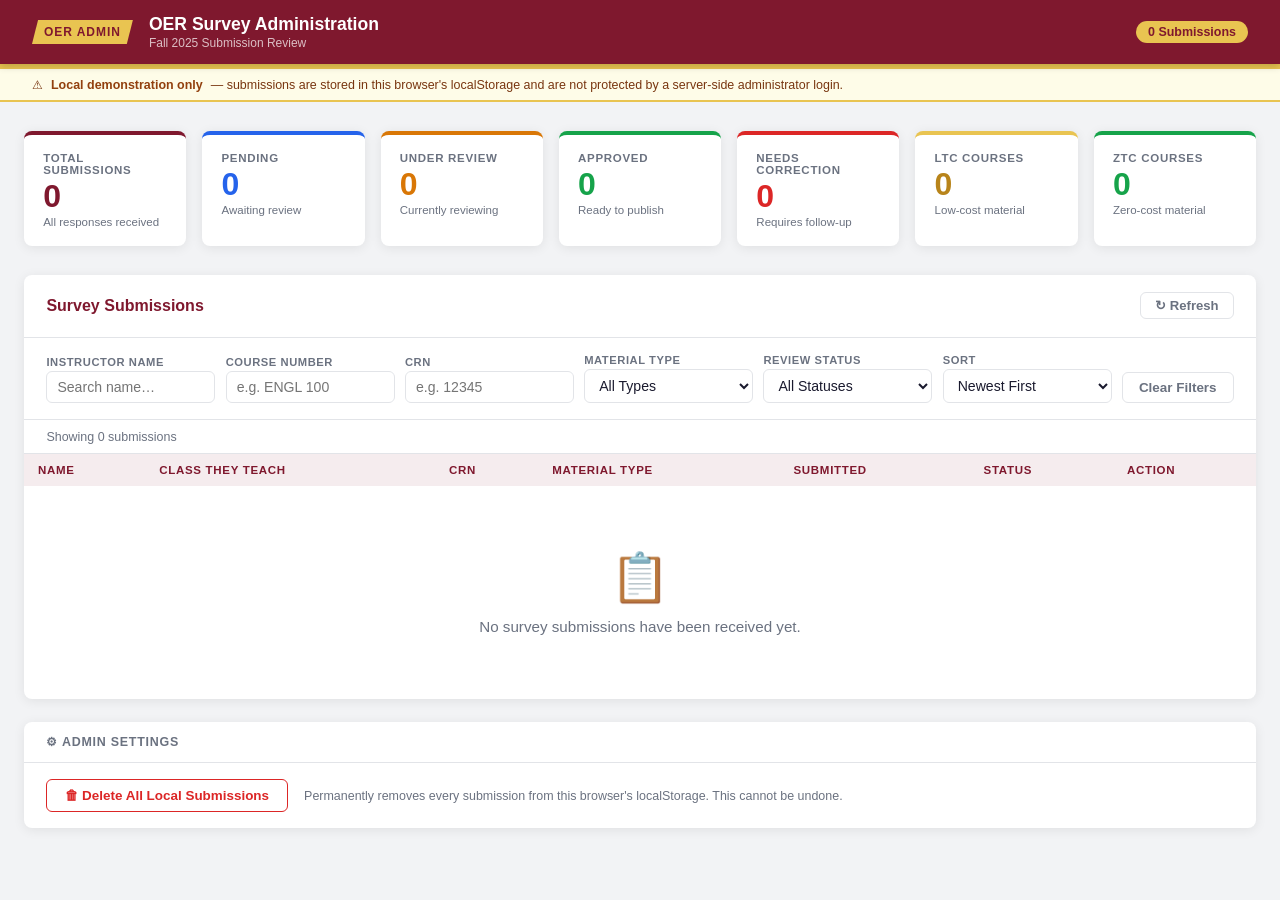
==== admin.html @ 4a006ec2 "Add files via upload" ====
<!DOCTYPE html>
<html lang="en">
<head>
  <meta charset="UTF-8" />
  <meta name="viewport" content="width=device-width, initial-scale=1.0" />
  <title>OER Survey Administration – Fall 2025</title>
  <style>
    /* =====================================================
       DESIGN TOKENS – change colors here
       ===================================================== */
    :root {
      --burg:        #7F182E;
      --burg-dark:   #5e1122;
      --burg-light:  rgba(127,24,46,0.08);
      --gold:        #E9C451;
      --gold-light:  rgba(233,196,81,0.18);
      --bg:          #f2f3f5;
      --card:        #ffffff;
      --border:      #e2e4e8;
      --text:        #1a1a2e;
      --muted:       #6b7280;
      --success:     #16a34a;
      --warn:        #d97706;
      --info:        #2563eb;
      --danger:      #dc2626;
      --radius:      8px;
      --shadow:      0 2px 12px rgba(0,0,0,0.08);
      --shadow-lg:   0 8px 32px rgba(0,0,0,0.16);
    }

    *, *::before, *::after { box-sizing: border-box; margin: 0; padding: 0; }

    body {
      font-family: 'Segoe UI', Arial, sans-serif;
      background: var(--bg);
      color: var(--text);
      min-height: 100vh;
      font-size: 14px;
    }

    /* ── HEADER ── */
    .site-header {
      background: var(--burg);
      color: #fff;
      padding: 0 2rem;
      height: 64px;
      display: flex;
      align-items: center;
      justify-content: space-between;
      position: sticky;
      top: 0;
      z-index: 200;
      box-shadow: 0 2px 8px rgba(0,0,0,0.2);
    }
    .header-left { display: flex; align-items: center; gap: 1rem; }
    .header-logo {
      background: var(--gold);
      color: var(--burg);
      font-weight: 900;
      font-size: 0.75rem;
      padding: 5px 12px;
      clip-path: polygon(6% 0%,100% 0%,94% 100%,0% 100%);
      letter-spacing: 0.08em;
      text-transform: uppercase;
      white-space: nowrap;
    }
    .header-titles h1 {
      font-size: 1.1rem;
      font-weight: 800;
      line-height: 1.2;
    }
    .header-titles p {
      font-size: 0.75rem;
      color: rgba(255,255,255,0.72);
      margin-top: 1px;
    }
    .header-badge {
      background: var(--gold);
      color: var(--burg);
      font-weight: 800;
      font-size: 0.78rem;
      padding: 4px 12px;
      border-radius: 99px;
      white-space: nowrap;
    }
    .gold-bar { height: 5px; background: var(--gold); }

    /* ── PAGE LAYOUT ── */
    .page { max-width: 1280px; margin: 0 auto; padding: 1.8rem 1.5rem 4rem; }

    /* ── STAT CARDS ── */
    .stats-grid {
      display: grid;
      grid-template-columns: repeat(auto-fit, minmax(160px, 1fr));
      gap: 1rem;
      margin-bottom: 1.8rem;
    }
    .stat-card {
      background: var(--card);
      border-radius: var(--radius);
      box-shadow: var(--shadow);
      padding: 1.1rem 1.2rem;
      display: flex;
      flex-direction: column;
      gap: 4px;
      border-top: 4px solid var(--burg);
      transition: transform 0.15s;
    }
    .stat-card:hover { transform: translateY(-2px); }
    .stat-card.gold  { border-top-color: var(--gold); }
    .stat-card.green { border-top-color: var(--success); }
    .stat-card.amber { border-top-color: var(--warn); }
    .stat-card.blue  { border-top-color: var(--info); }
    .stat-card.red   { border-top-color: var(--danger); }
    .stat-label {
      font-size: 0.72rem;
      font-weight: 700;
      letter-spacing: 0.06em;
      text-transform: uppercase;
      color: var(--muted);
    }
    .stat-value {
      font-size: 2rem;
      font-weight: 900;
      color: var(--burg);
      line-height: 1;
    }
    .stat-card.gold  .stat-value { color: #b8841a; }
    .stat-card.green .stat-value { color: var(--success); }
    .stat-card.amber .stat-value { color: var(--warn); }
    .stat-card.blue  .stat-value { color: var(--info); }
    .stat-card.red   .stat-value { color: var(--danger); }
    .stat-sub {
      font-size: 0.72rem;
      color: var(--muted);
    }

    /* ── MAIN CARD ── */
    .main-card {
      background: var(--card);
      border-radius: var(--radius);
      box-shadow: var(--shadow);
      overflow: hidden;
    }
    .main-card-header {
      padding: 1.1rem 1.4rem;
      border-bottom: 1px solid var(--border);
      display: flex;
      align-items: center;
      justify-content: space-between;
      flex-wrap: wrap;
      gap: 0.75rem;
    }
    .main-card-title {
      font-size: 1rem;
      font-weight: 700;
      color: var(--burg);
    }

    /* ── FILTERS ── */
    .filters {
      padding: 1rem 1.4rem;
      border-bottom: 1px solid var(--border);
      display: flex;
      flex-wrap: wrap;
      gap: 0.65rem;
      align-items: flex-end;
    }
    .filter-group { display: flex; flex-direction: column; gap: 3px; flex: 1 1 160px; }
    .filter-group label {
      font-size: 0.7rem;
      font-weight: 700;
      letter-spacing: 0.05em;
      text-transform: uppercase;
      color: var(--muted);
    }
    .filter-group input,
    .filter-group select {
      padding: 7px 10px;
      border: 1.5px solid var(--border);
      border-radius: 6px;
      font-size: 0.88rem;
      font-family: inherit;
      color: var(--text);
      background: #fff;
      outline: none;
      transition: border-color 0.18s;
      width: 100%;
    }
    .filter-group input:focus,
    .filter-group select:focus { border-color: var(--burg); }
    .btn-clear-filters {
      padding: 7px 16px;
      background: transparent;
      border: 1.5px solid var(--border);
      border-radius: 6px;
      font-size: 0.84rem;
      font-weight: 600;
      color: var(--muted);
      cursor: pointer;
      white-space: nowrap;
      align-self: flex-end;
      transition: border-color 0.18s, color 0.18s;
    }
    .btn-clear-filters:hover { border-color: var(--burg); color: var(--burg); }

    /* ── RESULTS META ── */
    .results-meta {
      padding: 0.6rem 1.4rem;
      font-size: 0.78rem;
      color: var(--muted);
      border-bottom: 1px solid var(--border);
    }

    /* ── TABLE ── */
    .table-wrap { overflow-x: auto; }
    table {
      width: 100%;
      border-collapse: collapse;
      font-size: 0.88rem;
    }
    thead { background: var(--burg-light); }
    thead th {
      text-align: left;
      padding: 10px 14px;
      font-size: 0.72rem;
      font-weight: 700;
      letter-spacing: 0.06em;
      text-transform: uppercase;
      color: var(--burg);
      white-space: nowrap;
    }
    tbody tr {
      border-bottom: 1px solid var(--border);
      transition: background 0.12s;
    }
    tbody tr:last-child { border-bottom: none; }
    tbody tr:hover { background: var(--burg-light); }
    tbody td { padding: 11px 14px; vertical-align: middle; }
    .td-name { font-weight: 600; }
    .td-course { color: var(--muted); font-size: 0.83rem; }

    /* ── STATUS BADGES ── */
    .badge {
      display: inline-flex;
      align-items: center;
      padding: 3px 10px;
      border-radius: 99px;
      font-size: 0.72rem;
      font-weight: 700;
      letter-spacing: 0.04em;
      white-space: nowrap;
    }
    .badge-pending       { background: rgba(37,99,235,0.1);  color: #2563eb; }
    .badge-under-review  { background: rgba(217,119,6,0.12); color: #d97706; }
    .badge-approved      { background: rgba(22,163,74,0.12); color: #16a34a; }
    .badge-needs-correction { background: rgba(220,38,38,0.1); color: #dc2626; }

    /* ── MATERIAL TYPE CHIPS ── */
    .chip {
      display: inline-block;
      padding: 2px 8px;
      border-radius: 4px;
      font-size: 0.72rem;
      font-weight: 600;
      white-space: nowrap;
    }
    .chip-ltc  { background: rgba(233,196,81,0.25);  color: #92650a; }
    .chip-ztc  { background: rgba(22,163,74,0.12);   color: #15803d; }
    .chip-sub  { background: rgba(37,99,235,0.1);    color: #1d4ed8; }
    .chip-none { background: rgba(107,114,128,0.12); color: #4b5563; }

    /* ── VIEW BUTTON ── */
    .btn-view {
      padding: 5px 14px;
      background: var(--burg);
      color: #fff;
      border: none;
      border-radius: 5px;
      font-size: 0.8rem;
      font-weight: 700;
      cursor: pointer;
      transition: background 0.18s, transform 0.1s;
      white-space: nowrap;
    }
    .btn-view:hover  { background: var(--burg-dark); }
    .btn-view:active { transform: scale(0.96); }

    /* ── EMPTY STATE ── */
    .empty-state {
      padding: 4rem 2rem;
      text-align: center;
      color: var(--muted);
    }
    .empty-state .icon { font-size: 3rem; margin-bottom: 0.75rem; }
    .empty-state p { font-size: 0.95rem; }

    /* ══════════════════════════════════════
       MODAL OVERLAY
       ══════════════════════════════════════ */
    .modal-overlay {
      display: none;
      position: fixed;
      inset: 0;
      background: rgba(20,5,10,0.55);
      z-index: 500;
      overflow-y: auto;
      padding: 2rem 1rem 3rem;
    }
    .modal-overlay.open { display: block; }

    .modal {
      background: var(--card);
      max-width: 760px;
      margin: 0 auto;
      border-radius: var(--radius);
      box-shadow: var(--shadow-lg);
      overflow: hidden;
      animation: modalIn 0.25s ease;
    }
    @keyframes modalIn {
      from { opacity: 0; transform: translateY(16px); }
      to   { opacity: 1; transform: translateY(0); }
    }

    /* Modal header */
    .modal-header {
      background: var(--burg);
      color: #fff;
      padding: 1.2rem 1.5rem;
      display: flex;
      align-items: flex-start;
      justify-content: space-between;
      gap: 1rem;
    }
    .modal-header-info h2 { font-size: 1.1rem; font-weight: 800; }
    .modal-header-info p  { font-size: 0.78rem; color: rgba(255,255,255,0.7); margin-top: 3px; }
    .modal-close {
      background: none;
      border: 2px solid rgba(255,255,255,0.4);
      color: #fff;
      width: 30px; height: 30px;
      border-radius: 50%;
      font-size: 1rem;
      cursor: pointer;
      display: flex; align-items: center; justify-content: center;
      flex-shrink: 0;
      transition: background 0.18s;
    }
    .modal-close:hover { background: rgba(255,255,255,0.15); }
    .modal-gold-bar { height: 4px; background: var(--gold); }

    /* Modal body */
    .modal-body { padding: 1.5rem; }

    /* Detail sections */
    .detail-section { margin-bottom: 1.4rem; }
    .detail-section-title {
      font-size: 0.68rem;
      font-weight: 800;
      letter-spacing: 0.1em;
      text-transform: uppercase;
      color: var(--burg);
      background: var(--burg-light);
      display: inline-block;
      padding: 3px 10px;
      border-radius: 99px;
      margin-bottom: 10px;
    }
    .detail-row {
      display: flex;
      gap: 10px;
      padding: 8px 0;
      border-bottom: 1px solid #f2f3f5;
      font-size: 0.88rem;
      align-items: flex-start;
    }
    .detail-row:last-child { border-bottom: none; }
    .detail-label { flex: 0 0 42%; color: var(--muted); font-size: 0.82rem; }
    .detail-value { flex: 1; font-weight: 600; word-break: break-word; white-space: pre-wrap; }
    .detail-link  { color: var(--burg); text-decoration: underline; word-break: break-all; }

    /* Rank list */
    .rank-display { list-style: none; display: flex; flex-direction: column; gap: 4px; }
    .rank-display li {
      display: flex; align-items: center; gap: 8px;
      font-size: 0.88rem; font-weight: 500;
    }
    .rank-num-badge {
      width: 20px; height: 20px;
      background: var(--burg); color: #fff;
      border-radius: 50%;
      font-size: 0.68rem; font-weight: 800;
      display: flex; align-items: center; justify-content: center;
      flex-shrink: 0;
    }

    /* ── REVIEW PANEL ── */
    .review-panel {
      border-top: 2px solid var(--border);
      padding: 1.2rem 1.5rem 1.5rem;
      background: #fafafa;
    }
    .review-panel-title {
      font-size: 0.78rem;
      font-weight: 800;
      letter-spacing: 0.08em;
      text-transform: uppercase;
      color: var(--burg);
      margin-bottom: 0.9rem;
    }
    .review-controls { display: flex; gap: 0.75rem; flex-wrap: wrap; align-items: flex-start; }
    .review-group { display: flex; flex-direction: column; gap: 4px; flex: 1 1 180px; }
    .review-group label {
      font-size: 0.7rem;
      font-weight: 700;
      letter-spacing: 0.05em;
      text-transform: uppercase;
      color: var(--muted);
    }
    .review-group select,
    .review-group textarea {
      padding: 8px 10px;
      border: 1.5px solid var(--border);
      border-radius: 6px;
      font-size: 0.88rem;
      font-family: inherit;
      color: var(--text);
      background: #fff;
      outline: none;
      transition: border-color 0.18s;
      width: 100%;
    }
    .review-group select:focus,
    .review-group textarea:focus { border-color: var(--burg); }
    .review-group textarea { resize: vertical; min-height: 72px; }
    .review-notes-group { flex: 1 1 100%; }

    .review-actions { display: flex; gap: 0.65rem; margin-top: 0.9rem; flex-wrap: wrap; }
    .btn-save {
      padding: 9px 24px;
      background: var(--burg);
      color: #fff;
      border: none;
      border-radius: 6px;
      font-size: 0.88rem;
      font-weight: 700;
      cursor: pointer;
      transition: background 0.18s;
    }
    .btn-save:hover { background: var(--burg-dark); }
    .btn-close-modal {
      padding: 9px 20px;
      background: transparent;
      border: 1.5px solid var(--border);
      border-radius: 6px;
      font-size: 0.88rem;
      font-weight: 600;
      color: var(--muted);
      cursor: pointer;
      transition: border-color 0.18s, color 0.18s;
    }
    .btn-close-modal:hover { border-color: var(--burg); color: var(--burg); }
    .save-feedback {
      font-size: 0.8rem;
      color: var(--success);
      font-weight: 600;
      display: none;
      align-items: center;
      gap: 5px;
    }
    .save-feedback.show { display: flex; }

    /* ── MOBILE ── */
    @media (max-width: 680px) {
      .site-header { padding: 0 1rem; }
      .header-logo { display: none; }
      .page { padding: 1rem 0.75rem 3rem; }
      .filters { padding: 0.75rem; }
      .detail-row { flex-direction: column; gap: 2px; }
      .detail-label { flex: none; }
    }

    /* ── DEMO BANNER ── */
    .demo-banner {
      background: #fefce8;
      border-bottom: 2px solid #E9C451;
      padding: 8px 2rem;
      font-size: 0.78rem;
      color: #78350f;
      display: flex;
      align-items: center;
      gap: 8px;
    }
    .demo-banner strong { color: #92400e; }

    /* ── SETTINGS CARD ── */
    .settings-card {
      background: var(--card);
      border-radius: var(--radius);
      box-shadow: var(--shadow);
      margin-top: 1.4rem;
      overflow: hidden;
    }
    .settings-header {
      padding: 0.8rem 1.4rem;
      border-bottom: 1px solid var(--border);
      font-size: 0.78rem;
      font-weight: 700;
      letter-spacing: 0.06em;
      text-transform: uppercase;
      color: var(--muted);
      display: flex;
      align-items: center;
      gap: 6px;
    }
    .settings-body {
      padding: 1rem 1.4rem;
      display: flex;
      align-items: center;
      gap: 1rem;
      flex-wrap: wrap;
    }
    .btn-danger-outline {
      padding: 8px 18px;
      background: transparent;
      border: 1.5px solid var(--danger);
      color: var(--danger);
      border-radius: 6px;
      font-size: 0.84rem;
      font-weight: 700;
      cursor: pointer;
      transition: background 0.18s;
    }
    .btn-danger-outline:hover { background: rgba(220,38,38,0.07); }
    .settings-note {
      font-size: 0.78rem;
      color: var(--muted);
    }

    /* ── REFRESH BUTTON (header area) ── */
    .btn-refresh {
      padding: 5px 14px;
      background: transparent;
      border: 1.5px solid var(--border);
      border-radius: 6px;
      font-size: 0.82rem;
      font-weight: 600;
      color: var(--muted);
      cursor: pointer;
      transition: border-color 0.18s, color 0.18s;
      display: flex;
      align-items: center;
      gap: 5px;
    }
    .btn-refresh:hover { border-color: var(--burg); color: var(--burg); }

    /* ── DELETE SUBMISSION BUTTON (inside modal review panel) ── */
    .btn-delete-sub {
      padding: 9px 18px;
      background: transparent;
      border: 1.5px solid var(--danger);
      color: var(--danger);
      border-radius: 6px;
      font-size: 0.84rem;
      font-weight: 700;
      cursor: pointer;
      transition: background 0.18s;
      margin-left: auto;
    }
    .btn-delete-sub:hover { background: rgba(220,38,38,0.08); }

    /* ── DEEP-LINK ERROR ── */
    .deeplink-error {
      display: none;
      background: #fef2f2;
      border: 1.5px solid #fca5a5;
      color: #991b1b;
      border-radius: 8px;
      padding: 1rem 1.4rem;
      margin-bottom: 1.2rem;
      font-size: 0.9rem;
    }
    .deeplink-error.show { display: block; }
  </style>
</head>
<body>

<!-- ══ SITE HEADER ══ -->
<header class="site-header" role="banner">
  <div class="header-left">
    <span class="header-logo">OER Admin</span>
    <div class="header-titles">
      <h1>OER Survey Administration</h1>
      <p>Fall 2025 Submission Review</p>
    </div>
  </div>
  <div class="header-badge" id="header-total-badge">0 Submissions</div>
</header>
<div class="gold-bar"></div>

<!-- ══ DEMO BANNER ══ -->
<div class="demo-banner" role="note">
  ⚠ <strong>Local demonstration only</strong> — submissions are stored in this browser's localStorage and are not protected by a server-side administrator login.
</div>

<!-- ══ MAIN PAGE ══ -->
<main class="page" role="main">

  <!-- Deep-link error (shown if ?id= param has no match) -->
  <div class="deeplink-error" id="deeplink-error" role="alert"></div>

  <!-- ── STAT CARDS ── -->
  <section class="stats-grid" aria-label="Submission statistics">
    <div class="stat-card">
      <div class="stat-label">Total Submissions</div>
      <div class="stat-value" id="stat-total">0</div>
      <div class="stat-sub">All responses received</div>
    </div>
    <div class="stat-card blue">
      <div class="stat-label">Pending</div>
      <div class="stat-value" id="stat-pending">0</div>
      <div class="stat-sub">Awaiting review</div>
    </div>
    <div class="stat-card amber">
      <div class="stat-label">Under Review</div>
      <div class="stat-value" id="stat-under-review">0</div>
      <div class="stat-sub">Currently reviewing</div>
    </div>
    <div class="stat-card green">
      <div class="stat-label">Approved</div>
      <div class="stat-value" id="stat-approved">0</div>
      <div class="stat-sub">Ready to publish</div>
    </div>
    <div class="stat-card red">
      <div class="stat-label">Needs Correction</div>
      <div class="stat-value" id="stat-needs-correction">0</div>
      <div class="stat-sub">Requires follow-up</div>
    </div>
    <div class="stat-card gold">
      <div class="stat-label">LTC Courses</div>
      <div class="stat-value" id="stat-ltc">0</div>
      <div class="stat-sub">Low-cost material</div>
    </div>
    <div class="stat-card green">
      <div class="stat-label">ZTC Courses</div>
      <div class="stat-value" id="stat-ztc">0</div>
      <div class="stat-sub">Zero-cost material</div>
    </div>
  </section>

  <!-- ── SUBMISSIONS TABLE CARD ── -->
  <div class="main-card">
    <div class="main-card-header">
      <span class="main-card-title">Survey Submissions</span>
      <button class="btn-refresh" onclick="refreshFromStorage()" type="button" aria-label="Reload submissions from localStorage">
        ↻ Refresh
      </button>
    </div>

    <!-- Filters -->
    <div class="filters" role="search" aria-label="Filter submissions">
      <div class="filter-group">
        <label for="f-name">Instructor Name</label>
        <input type="text" id="f-name" placeholder="Search name…" oninput="applyFilters()" />
      </div>
      <div class="filter-group">
        <label for="f-course">Course Number</label>
        <input type="text" id="f-course" placeholder="e.g. ENGL 100" oninput="applyFilters()" />
      </div>
      <div class="filter-group">
        <label for="f-crn">CRN</label>
        <input type="text" id="f-crn" placeholder="e.g. 12345" oninput="applyFilters()" />
      </div>
      <div class="filter-group">
        <label for="f-material">Material Type</label>
        <select id="f-material" onchange="applyFilters()">
          <option value="">All Types</option>
          <option>Low-Cost Material (LTC)</option>
          <option>Zero-Cost Material (ZTC)</option>
          <option>College-subsidized material</option>
          <option>No instructional material</option>
        </select>
      </div>
      <div class="filter-group">
        <label for="f-status">Review Status</label>
        <select id="f-status" onchange="applyFilters()">
          <option value="">All Statuses</option>
          <option>Pending</option>
          <option>Under Review</option>
          <option>Approved</option>
          <option>Needs Correction</option>
        </select>
      </div>
      <div class="filter-group">
        <label for="f-sort">Sort</label>
        <select id="f-sort" onchange="applyFilters()">
          <option value="newest">Newest First</option>
          <option value="oldest">Oldest First</option>
        </select>
      </div>
      <button class="btn-clear-filters" onclick="clearFilters()" type="button">Clear Filters</button>
    </div>

    <!-- Results meta -->
    <div class="results-meta" id="results-meta">Showing 0 submissions</div>

    <!-- Table -->
    <div class="table-wrap" role="region" aria-label="Submissions table" tabindex="0">
      <table aria-describedby="results-meta">
        <thead>
          <tr>
            <th>Name</th>
            <th>Class They Teach</th>
            <th>CRN</th>
            <th>Material Type</th>
            <th>Submitted</th>
            <th>Status</th>
            <th>Action</th>
          </tr>
        </thead>
        <tbody id="submissions-tbody"></tbody>
      </table>
      <div class="empty-state" id="empty-state" style="display:none">
        <div class="icon">📋</div>
        <p>No survey submissions have been received yet.</p>
      </div>
    </div>
  </div><!-- /.main-card -->

  <!-- ── ADMIN SETTINGS ── -->
  <div class="settings-card">
    <div class="settings-header">⚙ Admin Settings</div>
    <div class="settings-body">
      <button class="btn-danger-outline" onclick="deleteAllSubmissions()" type="button">
        🗑 Delete All Local Submissions
      </button>
      <span class="settings-note">
        Permanently removes every submission from this browser's localStorage.
        This cannot be undone.
      </span>
    </div>
  </div>

</main><!-- /.page -->

<!-- ══════════════════════════════════════════════
     SUBMISSION DETAIL MODAL
══════════════════════════════════════════════ -->
<div class="modal-overlay" id="modal-overlay" role="dialog" aria-modal="true" aria-label="Submission detail">
  <div class="modal" id="modal">

    <!-- Modal header -->
    <div class="modal-header">
      <div class="modal-header-info">
        <h2 id="modal-title">Submission Detail</h2>
        <p id="modal-subtitle"></p>
      </div>
      <button class="modal-close" onclick="closeModal()" aria-label="Close modal">&#x2715;</button>
    </div>
    <div class="modal-gold-bar"></div>

    <!-- Detail body (dynamically filled) -->
    <div class="modal-body" id="modal-body"></div>

    <!-- Review controls -->
    <div class="review-panel">
      <div class="review-panel-title">Administrator Review</div>
      <div class="review-controls">
        <div class="review-group">
          <label for="review-status">Review Status</label>
          <select id="review-status">
            <option>Pending</option>
            <option>Under Review</option>
            <option>Approved</option>
            <option>Needs Correction</option>
          </select>
        </div>
        <div class="review-group review-notes-group">
          <label for="review-notes">Administrator Notes</label>
          <textarea id="review-notes" placeholder="Internal notes (not visible to respondent)…"></textarea>
        </div>
      </div>
      <div class="review-actions">
        <button class="btn-save" onclick="saveReview()" type="button">Save Review</button>
        <button class="btn-close-modal" onclick="closeModal()" type="button">Close</button>
        <span class="save-feedback" id="save-feedback" aria-live="polite">&#10003; Saved</span>
        <button class="btn-delete-sub" onclick="deleteSubmission()" type="button"
          aria-label="Delete this submission">🗑 Delete Submission</button>
      </div>
    </div>

  </div><!-- /.modal -->
</div><!-- /.modal-overlay -->

<script>
/* ================================================================
   OER SURVEY ADMIN DASHBOARD
   ================================================================
   SECTIONS
   1.  SAMPLE DATA  – replace with localStorage / API call later
   2.  STATE        – active filters, open submission ID
   3.  STATS        – compute and render summary cards
   4.  RENDER TABLE – filter, sort, build rows
   5.  MODAL        – open, build detail, close
   6.  REVIEW       – save status + notes back into data[]
   7.  FILTERS      – apply, clear
   8.  UTILS        – escHTML, formatDate, badges, chips, URL parse
   9.  INIT         – boot on DOMContentLoaded
   ================================================================ */


/* ================================================================
   1. DATA — loaded from localStorage, NOT hardcoded.

   The key 'oerSurveySubmissions' is the single source of truth
   shared between survey.html and admin.html. Any tab that changes
   this key notifies other open tabs via:
     • BroadcastChannel('oer-survey-updates')  (modern browsers)
     • the window 'storage' event               (cross-tab fallback)

   To swap to a real API, replace loadFromStorage() with a
   fetch() call and saveToStorage() with a PUT/POST.
   ================================================================ */

const LS_KEY = 'oerSurveySubmissions';

/* loadFromStorage()
   Reads and safely parses the localStorage array.
   Returns [] on any error so the page never crashes. */
function loadFromStorage() {
  try {
    const raw = localStorage.getItem(LS_KEY);
    if (!raw) return [];
    const parsed = JSON.parse(raw);
    return Array.isArray(parsed) ? parsed : [];
  } catch (err) {
    console.warn('OER Admin: could not read localStorage:', err);
    return [];
  }
}

/* saveToStorage(array)
   Writes the full submissions array back to localStorage and
   returns true on success, false on failure. */
function saveToStorage(array) {
  try {
    localStorage.setItem(LS_KEY, JSON.stringify(array));
    return true;
  } catch (err) {
    console.error('OER Admin: could not write localStorage:', err);
    alert('⚠ Could not save changes: ' + err.message);
    return false;
  }
}

/* refreshFromStorage()
   Re-reads localStorage and re-renders the whole dashboard.
   Called by the Refresh button and by live-sync listeners. */
function refreshFromStorage() {
  SUBMISSIONS = loadFromStorage();
  updateStats();
  applyFilters();
}

/* Live working copy — populated at DOMContentLoaded and refreshed
   whenever the storage or BroadcastChannel events fire. */
let SUBMISSIONS = loadFromStorage();


/* ================================================================
   2. STATE
   ================================================================ */
let currentSubmissionId = null; // ID of the submission open in the modal


/* ================================================================
   3. STATS – compute counts and update the dashboard cards
   ================================================================ */
function updateStats() {
  const all = SUBMISSIONS;

  setText('stat-total',           all.length);
  setText('stat-pending',         all.filter(s => s.status === 'Pending').length);
  setText('stat-under-review',    all.filter(s => s.status === 'Under Review').length);
  setText('stat-approved',        all.filter(s => s.status === 'Approved').length);
  setText('stat-needs-correction',all.filter(s => s.status === 'Needs Correction').length);
  setText('stat-ltc',             all.filter(s => s.materialType === 'Low-Cost Material (LTC)').length);
  setText('stat-ztc',             all.filter(s => s.materialType === 'Zero-Cost Material (ZTC)').length);

  const totalEl = document.getElementById('header-total-badge');
  if (totalEl) totalEl.textContent = `${all.length} Submission${all.length !== 1 ? 's' : ''}`;
}


/* ================================================================
   4. RENDER TABLE
   Reads filter inputs, filters + sorts SUBMISSIONS, builds rows.
   ================================================================ */
function applyFilters() {
  const nameQ    = val('f-name').toLowerCase();
  const courseQ  = val('f-course').toLowerCase();
  const crnQ     = val('f-crn').toLowerCase();
  const matQ     = val('f-material');
  const statusQ  = val('f-status');
  const sortDir  = val('f-sort');   // 'newest' | 'oldest'

  let results = SUBMISSIONS.filter(s => {
    if (nameQ   && !s.respondentName.toLowerCase().includes(nameQ))   return false;
    if (courseQ && !s.courseNumber.toLowerCase().includes(courseQ))    return false;
    // CRN field can contain multiple lines – check all of them
    if (crnQ    && !s.crn.toLowerCase().includes(crnQ))               return false;
    if (matQ    && s.materialType !== matQ)                            return false;
    if (statusQ && s.status !== statusQ)                               return false;
    return true;
  });

  // Sort by submission date
  results.sort((a, b) => {
    const ta = new Date(a.submittedAt).getTime();
    const tb = new Date(b.submittedAt).getTime();
    return sortDir === 'oldest' ? ta - tb : tb - ta;
  });

  renderTable(results);
}

function renderTable(list) {
  const tbody     = document.getElementById('submissions-tbody');
  const emptyEl   = document.getElementById('empty-state');
  const metaEl    = document.getElementById('results-meta');

  metaEl.textContent = `Showing ${list.length} submission${list.length !== 1 ? 's' : ''}`;

  if (list.length === 0) {
    tbody.innerHTML  = '';
    emptyEl.style.display = 'block';
    return;
  }
  emptyEl.style.display = 'none';

  tbody.innerHTML = list.map(s => {
    const courseDisplay = `${esc(s.department)} – ${esc(s.courseNumber)}`;
    // CRN may have multiple lines; show first + indicator
    const crnLines   = s.crn.split('\n').map(c => c.trim()).filter(Boolean);
    const crnDisplay = crnLines[0] + (crnLines.length > 1 ? ` +${crnLines.length - 1}` : '');

    return `<tr>
      <td class="td-name">${esc(s.respondentName)}</td>
      <td>
        <div>${courseDisplay}</div>
        <div class="td-course">${esc(s.department)}</div>
      </td>
      <td>${esc(crnDisplay)}</td>
      <td>${materialChip(s.materialType)}</td>
      <td>${formatDate(s.submittedAt)}</td>
      <td>${statusBadge(s.status)}</td>
      <td>
        <button class="btn-view" onclick="openModal('${esc(s.id)}')"
          aria-label="View submission from ${esc(s.respondentName)}">
          View Submission
        </button>
      </td>
    </tr>`;
  }).join('');
}


/* ================================================================
   5. MODAL – open, build detail HTML, close
   ================================================================ */
function openModal(id) {
  const s = SUBMISSIONS.find(sub => sub.id === id);
  if (!s) return;

  currentSubmissionId = id;

  // Update URL query param so the link is shareable (no page reload)
  const url = new URL(window.location.href);
  url.searchParams.set('id', id);
  window.history.replaceState({}, '', url.toString());

  // Header
  document.getElementById('modal-title').textContent    = esc(s.respondentName);
  document.getElementById('modal-subtitle').textContent =
    `${s.department} – ${s.courseNumber} · ID: ${s.id} · Submitted ${formatDate(s.submittedAt)}`;

  // Pre-fill review controls
  document.getElementById('review-status').value = s.status;
  document.getElementById('review-notes').value  = s.adminNotes || '';
  document.getElementById('save-feedback').classList.remove('show');

  // Build detail body
  document.getElementById('modal-body').innerHTML = buildDetailHTML(s);

  // Open overlay
  document.getElementById('modal-overlay').classList.add('open');
  document.body.style.overflow = 'hidden';

  // Focus the modal for accessibility
  document.getElementById('modal').focus();
}

/* buildDetailHTML(s)
   Constructs the inner HTML for the modal body.
   Only renders a detail row if the field has a real value –
   null / undefined / empty string fields are skipped. */
function buildDetailHTML(s) {
  /* Helper: single row */
  function row(label, value, isLink) {
    if (value === null || value === undefined || String(value).trim() === '') return '';
    const display = isLink
      ? `<a href="${esc(value)}" target="_blank" rel="noopener noreferrer" class="detail-link">${esc(value)}</a>`
      : `<span>${esc(String(value))}</span>`;
    return `<div class="detail-row">
              <div class="detail-label">${label}</div>
              <div class="detail-value">${display}</div>
            </div>`;
  }

  /* Helper: ranking list */
  function rankRow(label, items) {
    if (!items || !items.length) return '';
    const listItems = items.map((item, i) =>
      `<li><span class="rank-num-badge">${i + 1}</span>${esc(item)}</li>`
    ).join('');
    return `<div class="detail-row">
              <div class="detail-label">${label}</div>
              <div class="detail-value"><ul class="rank-display">${listItems}</ul></div>
            </div>`;
  }

  /* Helper: section block */
  function section(title, rows) {
    const content = rows.filter(Boolean).join('');
    if (!content) return '';
    return `<div class="detail-section">
              <div class="detail-section-title">${title}</div>
              ${content}
            </div>`;
  }

  return [
    section('Respondent Information', [
      row('Name', s.respondentName)
    ]),

    section('Course Information', [
      row('Department',    s.department),
      row('Course Number', s.courseNumber),
      row('CRN(s)',        s.crn)
    ]),

    section('Resource & Material Information', [
      row('Material Type',                    s.materialType),
      row('Low-Cost Material Title',          s.ltcMaterial),
      row('ZTC Resource Type',                s.ztcType),
      row('OER Title',                        s.oerTitle),
      row('OER URL',                          s.oerUrl, /* isLink= */ true),
      row('Non-OER Resource Description',     s.nonOerResource),
      row('Subsidized Resource Description',  s.subsidizedResource),
      row('No-Material Explanation',          s.noMaterialExplain)
    ]),

    section('OER Interest & Assistance', [
      row('Interested in Learning More?', s.oerInterest),
      rankRow('Learning Topics (Ranked)', s.oerRanking)
    ]),

    section('Additional Information', [
      row('Did you know you\'re awesome?', s.awesome),
      row('Questions / Comments',         s.comments),
      row('Submitted At',                 formatDateLong(s.submittedAt)),
      row('Submission ID',                s.id)
    ])
  ].join('');
}

function closeModal() {
  document.getElementById('modal-overlay').classList.remove('open');
  document.body.style.overflow = '';
  currentSubmissionId = null;

  // Remove ?id= from the URL
  const url = new URL(window.location.href);
  url.searchParams.delete('id');
  window.history.replaceState({}, '', url.toString());
}


/* ================================================================
   6. REVIEW – save status + notes to localStorage
   ================================================================ */
function saveReview() {
  if (!currentSubmissionId) return;

  const idx = SUBMISSIONS.findIndex(s => s.id === currentSubmissionId);
  if (idx === -1) return;

  // Update in-memory copy
  SUBMISSIONS[idx].status     = document.getElementById('review-status').value;
  SUBMISSIONS[idx].adminNotes = document.getElementById('review-notes').value;
  SUBMISSIONS[idx].updatedAt  = new Date().toISOString(); // track last edit

  // Persist the entire array back to localStorage
  if (!saveToStorage(SUBMISSIONS)) return; // saveToStorage shows its own alert on error

  // Visual feedback
  const fb = document.getElementById('save-feedback');
  fb.classList.add('show');
  setTimeout(() => fb.classList.remove('show'), 2500);

  // Refresh stats and table without closing the modal
  updateStats();
  applyFilters();

  console.log('%c✅ Review saved to localStorage', 'color:#16a34a;font-weight:bold');
  console.log(SUBMISSIONS[idx]);
}


/* ================================================================
   6b. DELETE FUNCTIONS
   ================================================================ */

/* deleteSubmission()
   Removes the currently open submission from localStorage after
   a browser confirmation. Closes the modal and refreshes. */
function deleteSubmission() {
  if (!currentSubmissionId) return;

  const sub = SUBMISSIONS.find(s => s.id === currentSubmissionId);
  if (!sub) return;

  const name   = sub.respondentName || 'this submission';
  const course = sub.courseNumber   || '';
  if (!confirm(
    `Delete submission from ${name} (${course})?\n\nThis cannot be undone.`
  )) return;

  // Remove from in-memory array
  SUBMISSIONS = SUBMISSIONS.filter(s => s.id !== currentSubmissionId);

  // Persist
  if (!saveToStorage(SUBMISSIONS)) {
    // Rollback: re-read from storage so UI stays consistent
    SUBMISSIONS = loadFromStorage();
    return;
  }

  closeModal();
  updateStats();
  applyFilters();

  console.log('%c🗑 Submission deleted:', 'color:#dc2626;font-weight:bold', sub.id);
}

/* deleteAllSubmissions()
   Wipes the entire localStorage key after a two-step confirmation. */
function deleteAllSubmissions() {
  if (SUBMISSIONS.length === 0) {
    alert('There are no submissions to delete.');
    return;
  }
  const count = SUBMISSIONS.length;
  // Two-step confirmation for a destructive action
  if (!confirm(
    `⚠ Delete ALL ${count} submission${count !== 1 ? 's' : ''}?\n\n` +
    'This will permanently remove every record from this browser. This cannot be undone.'
  )) return;
  if (!confirm('Final confirmation: permanently delete all local survey submissions?')) return;

  try {
    localStorage.removeItem(LS_KEY);
  } catch (err) {
    alert('Could not delete records: ' + err.message);
    return;
  }

  SUBMISSIONS = [];
  updateStats();
  applyFilters();

  console.log('%c🗑 All submissions deleted from localStorage', 'color:#dc2626;font-weight:bold');
}


/* ================================================================
   7. FILTERS
   ================================================================ */
function clearFilters() {
  ['f-name','f-course','f-crn'].forEach(id => {
    const el = document.getElementById(id);
    if (el) el.value = '';
  });
  ['f-material','f-status'].forEach(id => {
    const el = document.getElementById(id);
    if (el) el.value = '';
  });
  document.getElementById('f-sort').value = 'newest';
  applyFilters();
}


/* ================================================================
   8. UTILITIES
   ================================================================ */

/* Escape HTML special characters to prevent XSS */
function esc(str) {
  if (str === null || str === undefined) return '';
  return String(str)
    .replace(/&/g, '&amp;')
    .replace(/</g, '&lt;')
    .replace(/>/g, '&gt;')
    .replace(/"/g, '&quot;')
    .replace(/'/g, '&#39;');
}

/* Short date for the table: Aug 20, 2025 */
function formatDate(iso) {
  if (!iso) return '—';
  return new Date(iso).toLocaleDateString('en-US', {
    month: 'short', day: 'numeric', year: 'numeric'
  });
}

/* Long date for the modal: August 20, 2025, 2:30 PM */
function formatDateLong(iso) {
  if (!iso) return '—';
  return new Date(iso).toLocaleString('en-US', {
    month: 'long', day: 'numeric', year: 'numeric',
    hour: 'numeric', minute: '2-digit'
  });
}

/* Status badge HTML */
function statusBadge(status) {
  const map = {
    'Pending':          'badge-pending',
    'Under Review':     'badge-under-review',
    'Approved':         'badge-approved',
    'Needs Correction': 'badge-needs-correction'
  };
  const cls = map[status] || 'badge-pending';
  return `<span class="badge ${cls}">${esc(status)}</span>`;
}

/* Material type chip HTML */
function materialChip(type) {
  const map = {
    'Low-Cost Material (LTC)':   ['chip-ltc',  'LTC'],
    'Zero-Cost Material (ZTC)':  ['chip-ztc',  'ZTC'],
    'College-subsidized material':['chip-sub', 'Subsidized'],
    'No instructional material': ['chip-none', 'None']
  };
  const [cls, label] = map[type] || ['chip-none', esc(type)];
  return `<span class="chip ${cls}">${label}</span>`;
}

/* Shorthand: read input value */
function val(id) {
  const el = document.getElementById(id);
  return el ? el.value.trim() : '';
}

/* Shorthand: set element text */
function setText(id, text) {
  const el = document.getElementById(id);
  if (el) el.textContent = text;
}


/* ================================================================
   9. INIT
   ================================================================ */
document.addEventListener('DOMContentLoaded', () => {

  // Initial load from localStorage
  SUBMISSIONS = loadFromStorage();
  updateStats();
  applyFilters();

  // Close modal when clicking the dark backdrop
  document.getElementById('modal-overlay').addEventListener('click', function(e) {
    if (e.target === this) closeModal();
  });

  // Close modal with Escape key
  document.addEventListener('keydown', e => {
    if (e.key === 'Escape') closeModal();
  });

  /* ── LIVE SYNC: BroadcastChannel (same-origin, multi-tab)
     When the survey page saves a new submission it posts:
       { type: 'submission-created', submissionId: '...' }
     The admin page receives this and silently refreshes.
     BroadcastChannel fires even when the storage event does not
     (e.g., same-tab writes in some browsers). ── */
  try {
    if (typeof BroadcastChannel !== 'undefined') {
      const bc = new BroadcastChannel('oer-survey-updates');
      bc.addEventListener('message', (event) => {
        if (event.data && event.data.type === 'submission-created') {
          console.log('OER Admin: received broadcast, refreshing…', event.data.submissionId);
          refreshFromStorage();
        }
      });
    }
  } catch (_) { /* BroadcastChannel not available — storage event fallback below */ }

  /* ── LIVE SYNC: storage event (cross-tab, older browsers)
     Fires when another tab changes the same localStorage key.
     Note: does NOT fire for writes made in the current tab. ── */
  window.addEventListener('storage', (event) => {
    if (event.key === LS_KEY) {
      console.log('OER Admin: storage event detected, refreshing…');
      refreshFromStorage();
    }
  });

  /* ── URL deep-link: admin.html?id=oer-123456
     Reads the ?id= query param on page load.
     Opens the matching submission's detail modal automatically.
     Shows a friendly error if the ID is not found; never crashes. ── */
  const params     = new URLSearchParams(window.location.search);
  const deepLinkId = params.get('id');
  if (deepLinkId) {
    const match = SUBMISSIONS.find(s => s.id === deepLinkId);
    if (match) {
      openModal(deepLinkId);
    } else {
      // Friendly error — the ID may have been deleted or not yet saved
      const errEl = document.getElementById('deeplink-error');
      if (errEl) {
        errEl.textContent =
          `⚠ No submission found with ID "${deepLinkId}". ` +
          'It may have been deleted, or the survey response has not been submitted yet.';
        errEl.classList.add('show');
        // Auto-hide after 8 seconds
        setTimeout(() => errEl.classList.remove('show'), 8000);
      }
    }
  }
});
</script>
</body>
</html>
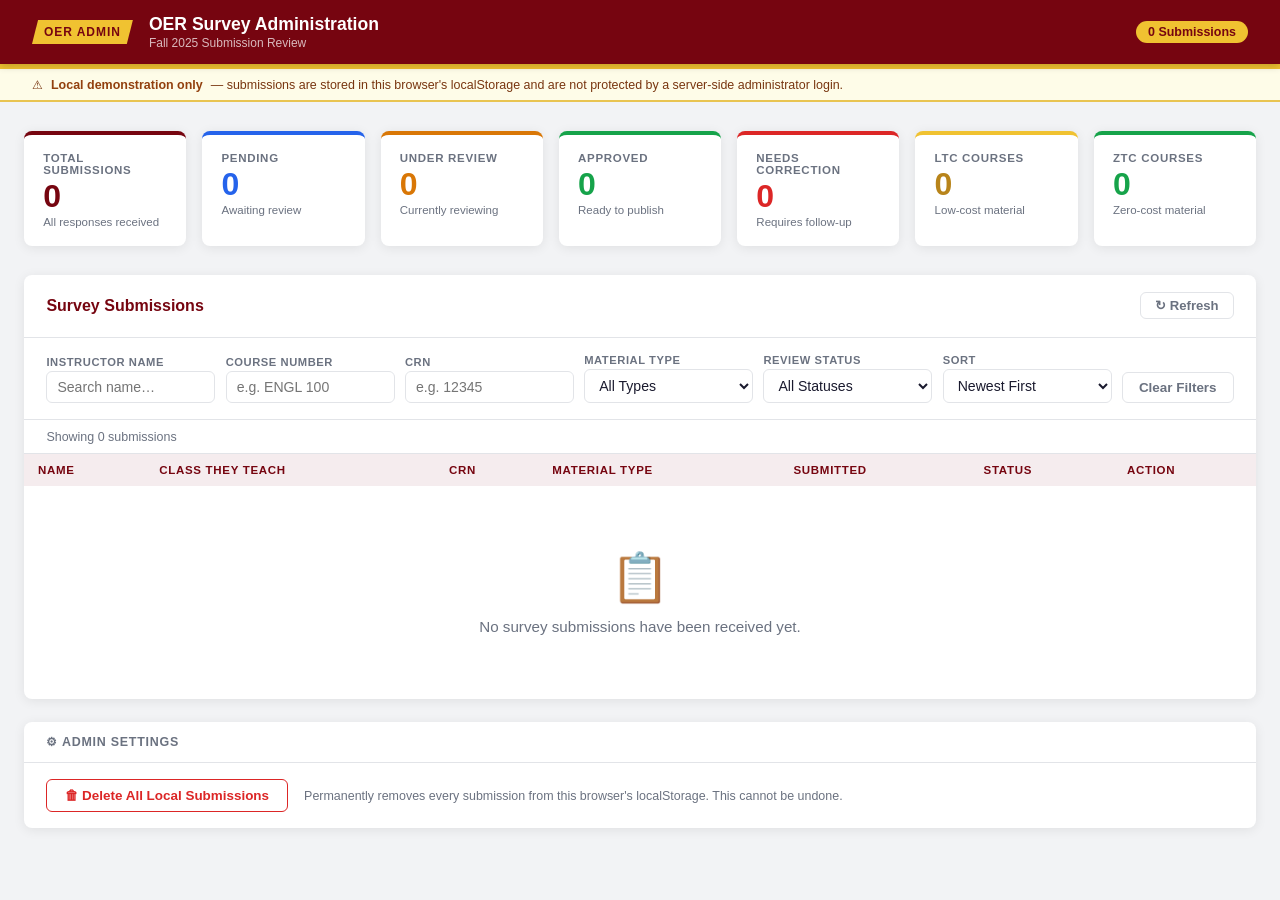
==== commit fe36b70c: "Update admin.html changed colors to be more accurate to DeAnza" ====
--- a/admin.html
+++ b/admin.html
@@ -9,10 +9,10 @@
        DESIGN TOKENS – change colors here
        ===================================================== */
     :root {
-      --burg:        #7F182E;
+      --burg:        #760510;
       --burg-dark:   #5e1122;
       --burg-light:  rgba(127,24,46,0.08);
-      --gold:        #E9C451;
+      --gold:        #f0c231;
       --gold-light:  rgba(233,196,81,0.18);
       --bg:          #f2f3f5;
       --card:        #ffffff;
